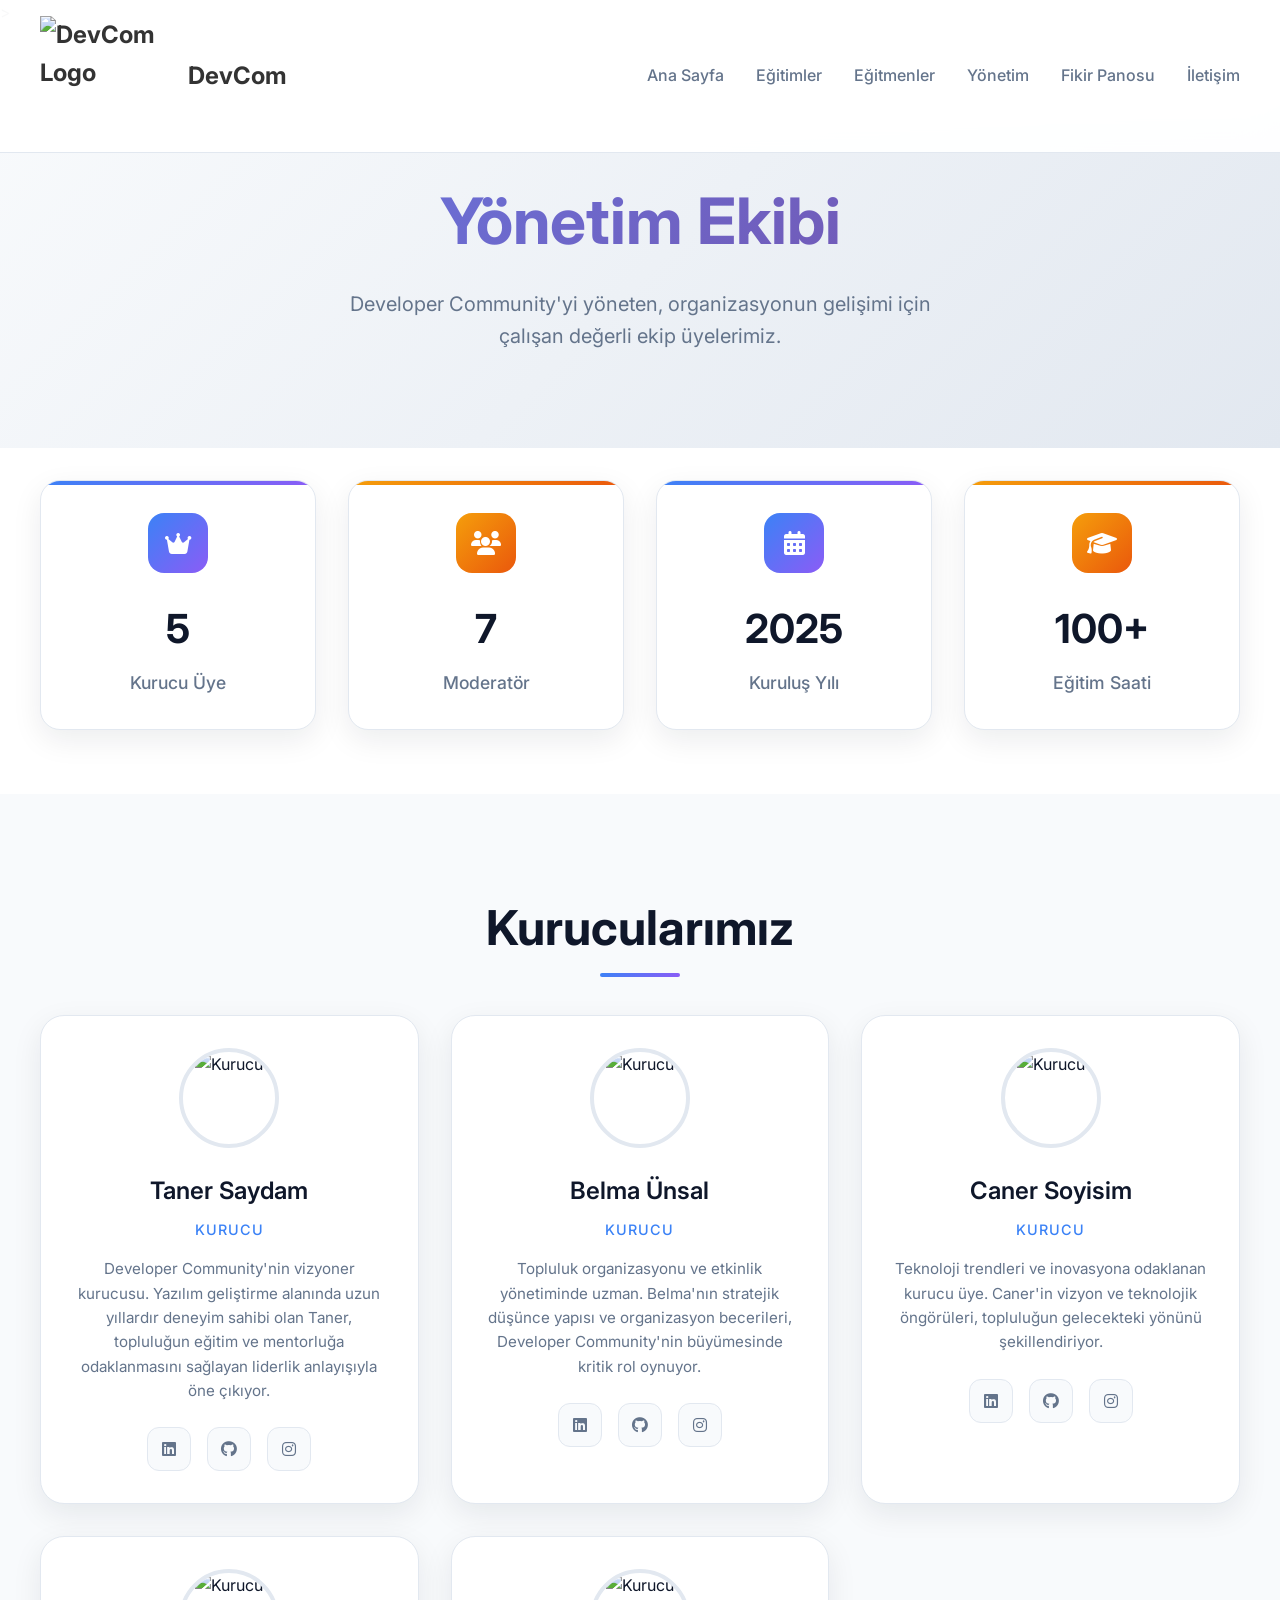
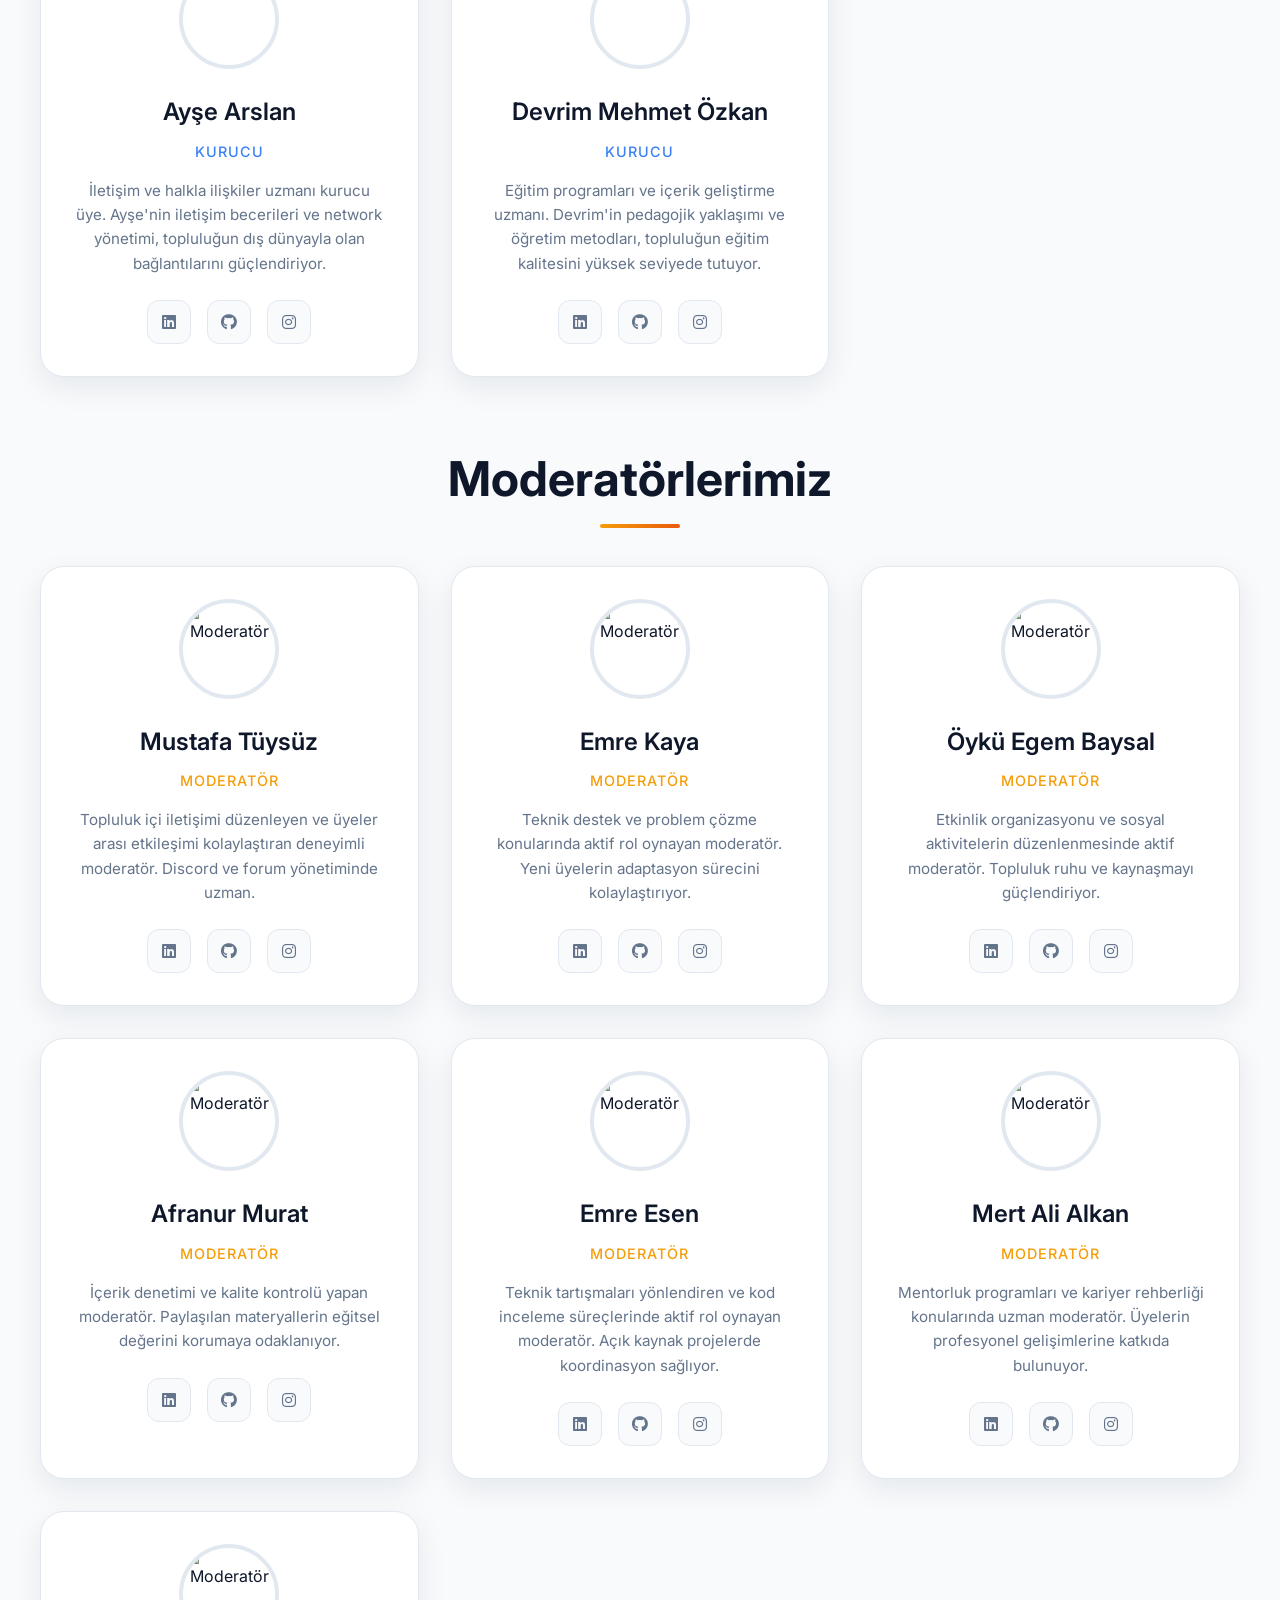
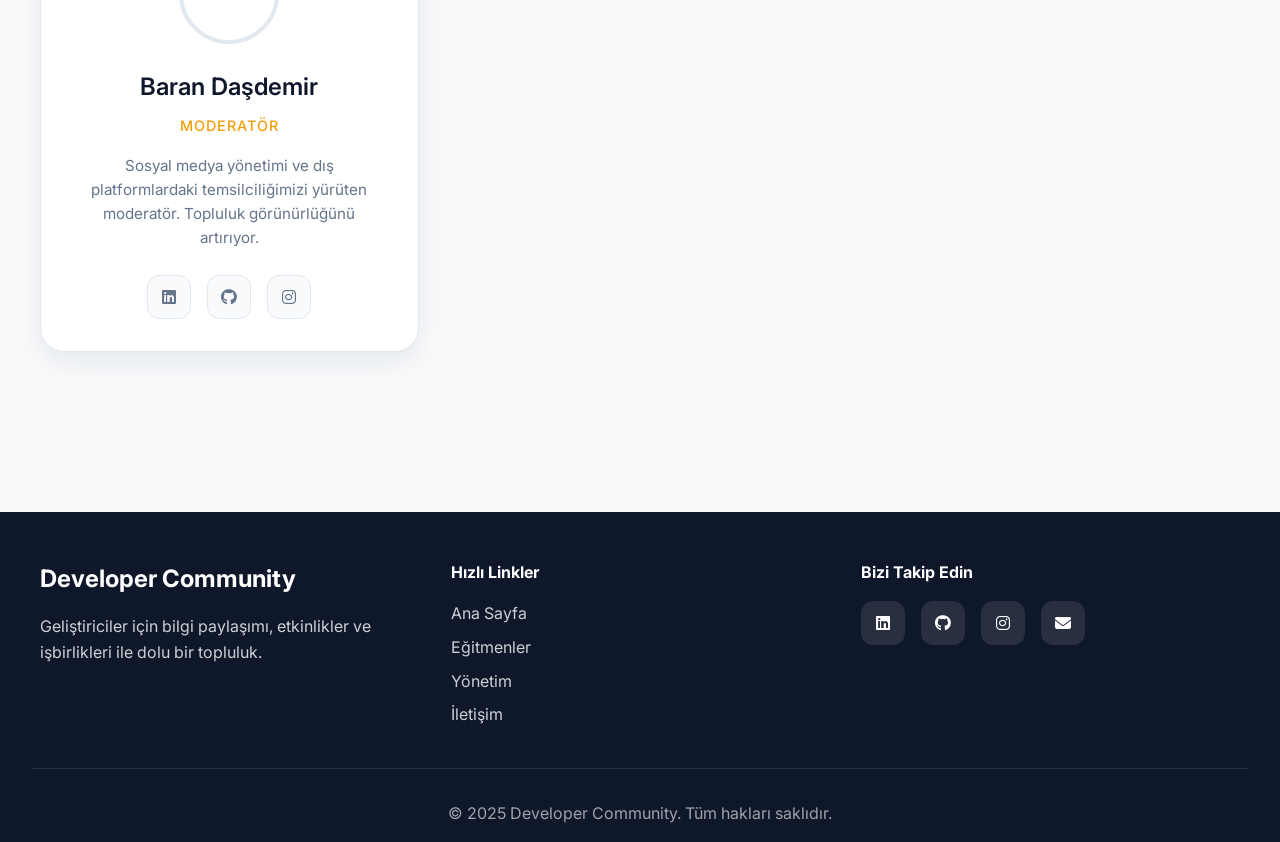
==== admin.html @ d568f28b "Add files via upload" ====
<!DOCTYPE html>
<html lang="tr">
<head>
  <meta charset="UTF-8">
  <meta name="viewport" content="width=device-width, initial-scale=1.0">
  <title>Yönetim Ekibi - Developer Community</title>
  <link rel="preconnect" href="https://fonts.googleapis.com">
  <link rel="preconnect" href="https://fonts.gstatic.com" crossorigin>
  <link href="https://fonts.googleapis.com/css2?family=Inter:wght@300;400;500;600;700&display=swap" rel="stylesheet">
  <link rel="stylesheet" href="https://cdnjs.cloudflare.com/ajax/libs/font-awesome/6.4.0/css/all.min.css">
  <style>
    :root {
      --primary: #0f172a;
      --primary-light: #1e293b;
      --accent: #3b82f6;
      --accent-hover: #2563eb;
      --secondary: #f59e0b;
      --text-light: #64748b;
      --text-dark: #0f172a;
      --surface: #ffffff;
      --surface-dark: #f8fafc;
      --border: #e2e8f0;
      --shadow: rgba(15, 23, 42, 0.08);
      --gradient: linear-gradient(135deg, #667eea 0%, #764ba2 100%);
      --gradient-accent: linear-gradient(135deg, #3b82f6 0%, #8b5cf6 100%);
      --gradient-orange: linear-gradient(135deg, #f59e0b 0%, #ea580c 100%);
    }

    * {
      margin: 0;
      padding: 0;
      box-sizing: border-box;
    }

    body {
      font-family: 'Inter', system-ui, -apple-system, sans-serif;
      line-height: 1.6;
      color: var(--text-dark);
      background: var(--surface);
      overflow-x: hidden;
    }

    /* Modern Navbar */
    .navbar {
      position: fixed;
      top: 0;
      left: 0;
      right: 0;
      z-index: 1000;
      background: rgba(255, 255, 255, 0.95);
      backdrop-filter: blur(20px);
      border-bottom: 1px solid var(--border);
      padding: 1rem 2rem;
      transition: all 0.3s ease;
    }

    .nav-container {
      max-width: 1200px;
      margin: 0 auto;
      display: flex;
      justify-content: space-between;
      align-items: center;
    }

    .logo {
      font-weight: 700;
      font-size: 1.5rem;
      color: var(--primary);
      text-decoration: none;
    }
.nav-container {
  display: flex;
  align-items: center;
  justify-content: space-between;
}

.logo {
  display: flex;
  align-items: center;
  font-size: 1.5rem;
  font-weight: bold;
  color: #333;
  text-decoration: none;
}

.logo-img {
  width: 128px;       /* Logonun boyutu */
  height: 120px;
  margin-right: 20px; /* Yazı ile logo arası boşluk */
}

    .nav-links {
      display: flex;
      gap: 2rem;
      list-style: none;
    }

    .nav-links a {
      text-decoration: none;
      color: var(--text-light);
      font-weight: 500;
      transition: all 0.3s ease;
      position: relative;
    }

    .nav-links a:hover, .nav-links a.active {
      color: var(--accent);
    }

    .nav-links a::after {
      content: '';
      position: absolute;
      bottom: -5px;
      left: 0;
      width: 0;
      height: 2px;
      background: var(--gradient-accent);
      transition: width 0.3s ease;
    }

    .nav-links a:hover::after, .nav-links a.active::after {
      width: 100%;
    }

    /* Hero Section */
    .hero {
      margin-top: 80px;
      padding: 4rem 2rem;
      background: linear-gradient(135deg, #f8fafc 0%, #e2e8f0 100%);
      text-align: center;
    }

    .hero-container {
      max-width: 1200px;
      margin: 0 auto;
    }

    .hero h1 {
      font-size: clamp(2.5rem, 5vw, 4rem);
      font-weight: 700;
      color: var(--primary);
      margin-bottom: 1rem;
      background: var(--gradient);
      -webkit-background-clip: text;
      -webkit-text-fill-color: transparent;
      background-clip: text;
    }

    .hero p {
      font-size: 1.25rem;
      color: var(--text-light);
      margin-bottom: 2rem;
      max-width: 600px;
      margin-left: auto;
      margin-right: auto;
    }

    /* Admin Stats */
    .admin-stats {
      padding: 2rem 2rem 4rem;
      background: var(--surface);
    }

    .stats-container {
      max-width: 1200px;
      margin: 0 auto;
      display: grid;
      grid-template-columns: repeat(auto-fit, minmax(250px, 1fr));
      gap: 2rem;
    }

    .stat-card {
      background: var(--surface);
      border-radius: 20px;
      padding: 2rem;
      text-align: center;
      box-shadow: 0 10px 30px var(--shadow);
      border: 1px solid var(--border);
      transition: all 0.3s ease;
      position: relative;
      overflow: hidden;
    }

    .stat-card::before {
      content: '';
      position: absolute;
      top: 0;
      left: 0;
      right: 0;
      height: 4px;
      transition: transform 0.3s ease;
    }

    .stat-card.founders::before {
      background: var(--gradient-accent);
    }

    .stat-card.moderators::before {
      background: var(--gradient-orange);
    }

    .stat-card:hover {
      transform: translateY(-5px);
      box-shadow: 0 15px 35px rgba(0, 0, 0, 0.1);
    }

    .stat-card:hover::before {
      transform: scaleX(1);
    }

    .stat-icon {
      width: 60px;
      height: 60px;
      border-radius: 16px;
      display: flex;
      align-items: center;
      justify-content: center;
      color: white;
      font-size: 1.5rem;
      margin: 0 auto 1.5rem;
    }

    .stat-card.founders .stat-icon {
      background: var(--gradient-accent);
    }

    .stat-card.moderators .stat-icon {
      background: var(--gradient-orange);
    }

    .stat-number {
      font-size: 2.5rem;
      font-weight: 700;
      color: var(--primary);
      margin-bottom: 0.5rem;
    }

    .stat-title {
      font-size: 1.1rem;
      color: var(--text-light);
      font-weight: 500;
    }

    /* Team Section */
    .team-section {
      padding: 6rem 2rem;
      background: var(--surface-dark);
    }

    .team-container {
      max-width: 1200px;
      margin: 0 auto;
    }

    .section-title {
      text-align: center;
      font-size: clamp(2rem, 4vw, 3rem);
      font-weight: 700;
      color: var(--primary);
      margin-bottom: 3rem;
      position: relative;
    }

    .section-title::after {
      content: '';
      position: absolute;
      bottom: -10px;
      left: 50%;
      transform: translateX(-50%);
      width: 80px;
      height: 4px;
      border-radius: 2px;
    }

    .section-title.founders::after {
      background: var(--gradient-accent);
    }

    .section-title.moderators::after {
      background: var(--gradient-orange);
    }

    .team-grid {
      display: grid;
      grid-template-columns: repeat(auto-fit, minmax(350px, 1fr));
      gap: 2rem;
      margin-bottom: 4rem;
    }

    .member-card {
      background: var(--surface);
      border-radius: 24px;
      padding: 2rem;
      text-align: center;
      box-shadow: 0 10px 30px var(--shadow);
      border: 1px solid var(--border);
      transition: all 0.4s ease;
      position: relative;
      overflow: hidden;
    }

    .member-card::before {
      content: '';
      position: absolute;
      top: 0;
      left: 0;
      right: 0;
      height: 4px;
      transform: scaleX(0);
      transition: transform 0.3s ease;
    }

    .member-card.founder::before {
      background: var(--gradient-accent);
    }

    .member-card.moderator::before {
      background: var(--gradient-orange);
    }

    .member-card:hover::before {
      transform: scaleX(1);
    }

    .member-card:hover {
      transform: translateY(-8px);
      box-shadow: 0 20px 40px rgba(0, 0, 0, 0.1);
    }

    .member-avatar {
      width: 100px;
      height: 100px;
      border-radius: 50%;
      margin: 0 auto 1.5rem;
      position: relative;
      overflow: hidden;
      border: 4px solid var(--border);
      transition: all 0.3s ease;
    }

    .member-card:hover .member-avatar {
      transform: scale(1.05);
    }

    .member-card.founder:hover .member-avatar {
      border-color: var(--accent);
    }

    .member-card.moderator:hover .member-avatar {
      border-color: var(--secondary);
    }

    .member-avatar img {
      width: 100%;
      height: 100%;
      object-fit: cover;
    }

    .member-name {
      font-size: 1.5rem;
      font-weight: 600;
      color: var(--primary);
      margin-bottom: 0.5rem;
    }

    .member-role {
      font-weight: 500;
      margin-bottom: 1rem;
      font-size: 0.9rem;
      text-transform: uppercase;
      letter-spacing: 1px;
    }

    .member-card.founder .member-role {
      color: var(--accent);
    }

    .member-card.moderator .member-role {
      color: var(--secondary);
    }

    .member-description {
      color: var(--text-light);
      line-height: 1.6;
      margin-bottom: 1.5rem;
      font-size: 0.95rem;
    }

    .member-socials {
      display: flex;
      justify-content: center;
      gap: 1rem;
    }

    .social-link {
      display: flex;
      align-items: center;
      justify-content: center;
      width: 44px;
      height: 44px;
      border-radius: 12px;
      background: var(--surface-dark);
      color: var(--text-light);
      text-decoration: none;
      transition: all 0.3s ease;
      border: 1px solid var(--border);
    }

    .member-card.founder .social-link:hover {
      background: var(--accent);
      color: white;
      transform: translateY(-2px);
      box-shadow: 0 8px 20px rgba(59, 130, 246, 0.3);
    }

    .member-card.moderator .social-link:hover {
      background: var(--secondary);
      color: white;
      transform: translateY(-2px);
      box-shadow: 0 8px 20px rgba(245, 158, 11, 0.3);
    }

    /* Footer */
    .footer {
      background: var(--primary);
      color: white;
      padding: 3rem 2rem 1rem;
    }

    .footer-container {
      max-width: 1200px;
      margin: 0 auto;
      display: grid;
      grid-template-columns: repeat(auto-fit, minmax(250px, 1fr));
      gap: 2rem;
      margin-bottom: 2rem;
    }

    .footer-about h3 {
      font-size: 1.5rem;
      margin-bottom: 1rem;
    }

    .footer-about p {
      color: rgba(255, 255, 255, 0.8);
    }

    .footer-links h4 {
      margin-bottom: 1rem;
    }

    .footer-links ul {
      list-style: none;
    }

    .footer-links ul li {
      margin-bottom: 0.5rem;
    }

    .footer-links ul li a {
      color: rgba(255, 255, 255, 0.8);
      text-decoration: none;
      transition: color 0.3s ease;
    }

    .footer-links ul li a:hover {
      color: white;
    }

    .footer-socials h4 {
      margin-bottom: 1rem;
    }

    .social-icons {
      display: flex;
      gap: 1rem;
    }

    .social-icons a {
      display: flex;
      align-items: center;
      justify-content: center;
      width: 44px;
      height: 44px;
      background: rgba(255, 255, 255, 0.1);
      color: white;
      text-decoration: none;
      border-radius: 12px;
      transition: all 0.3s ease;
    }

    .social-icons a:hover {
      background: var(--accent);
      transform: translateY(-2px);
    }

    .footer-bottom {
      text-align: center;
      padding-top: 2rem;
      border-top: 1px solid rgba(255, 255, 255, 0.1);
      color: rgba(255, 255, 255, 0.6);
    }

    /* Responsive Design */
    @media (max-width: 768px) {
      .navbar {
        padding: 1rem;
      }

      .nav-links {
        gap: 1rem;
      }

      .hero {
        padding: 3rem 1rem;
      }

      .team-section {
        padding: 4rem 1rem;
      }

      .team-grid {
        grid-template-columns: 1fr;
        gap: 1.5rem;
      }

      .member-card {
        padding: 1.5rem;
      }

      .stats-container {
        grid-template-columns: 1fr;
      }
    }

    /* Loading Animation */
    .loading-animation {
      opacity: 0;
      transform: translateY(30px);
      transition: all 0.6s ease;
    }

    .loading-animation.loaded {
      opacity: 1;
      transform: translateY(0);
    }
  </style>
</head>
<body>
<!-- Modern Navbar -->
 <nav class="navbar">
  <div class="nav-container">
    <a href="index.html" class="logo">
      <img src="images/devcomnavlogo.png" alt="DevCom Logo" class="logo-img">
      DevCom
    </a>
    <ul class="nav-links">
      <li><a href="index.html">Ana Sayfa</a></li>
      <li><a href="dersler.html">Eğitimler</a></li>
      <li><a href="index.html#team">Eğitmenler</a></li>
      <li><a href="admin.html">Yönetim</a></li>
      <li><a href="pano.html">Fikir Panosu</a></li>
      <li><a href="contact.html">İletişim</a></li>
    </ul>
  </div>
</nav>

>

  <!-- Hero Section -->
  <section class="hero">
    <div class="hero-container loading-animation">
      <h1>Yönetim Ekibi</h1>
      <p>Developer Community'yi yöneten, organizasyonun gelişimi için çalışan değerli ekip üyelerimiz.</p>
    </div>
  </section>

  <!-- Admin Stats -->
  <section class="admin-stats">
    <div class="stats-container">
      <div class="stat-card founders loading-animation">
        <div class="stat-icon">
          <i class="fas fa-crown"></i>
        </div>
        <div class="stat-number">5</div>
        <div class="stat-title">Kurucu Üye</div>
      </div>
      
      <div class="stat-card moderators loading-animation">
        <div class="stat-icon">
          <i class="fas fa-users"></i>
        </div>
        <div class="stat-number">7</div>
        <div class="stat-title">Moderatör</div>
      </div>

      <div class="stat-card founders loading-animation">
        <div class="stat-icon">
          <i class="fas fa-calendar-alt"></i>
        </div>
        <div class="stat-number">2025</div>
        <div class="stat-title">Kuruluş Yılı</div>
      </div>

      <div class="stat-card moderators loading-animation">
        <div class="stat-icon">
          <i class="fas fa-graduation-cap"></i>
        </div>
        <div class="stat-number">100+</div>
        <div class="stat-title">Eğitim Saati</div>
      </div>
    </div>
  </section>

  <!-- Founders Section -->
  <section class="team-section">
    <div class="team-container">
      <h2 class="section-title founders loading-animation">Kurucularımız</h2>
      <div class="team-grid">
        <div class="member-card founder loading-animation">
          <div class="member-avatar">
            <img src="images/tanersaydamprofile.jpeg" alt="Kurucu">
          </div>
          <h3 class="member-name">Taner Saydam</h3>
          <p class="member-role">Kurucu</p>
          <p class="member-description">Developer Community'nin vizyoner kurucusu. Yazılım geliştirme alanında uzun yıllardır deneyim sahibi olan Taner, topluluğun eğitim ve mentorluğa odaklanmasını sağlayan liderlik anlayışıyla öne çıkıyor.</p>
          <div class="member-socials">
            <a href="https://www.linkedin.com/in/taner-saydam/" class="social-link"><i class="fab fa-linkedin"></i></a>
            <a href="https://github.com/TanerSaydam" class="social-link"><i class="fab fa-github"></i></a>
            <a href="https://www.instagram.com/tanersaydam_/" class="social-link"><i class="fab fa-instagram"></i></a>
          </div>
        </div>

        <div class="member-card founder loading-animation">
          <div class="member-avatar">
            <img src="images/girlprofile.jpg" alt="Kurucu">
          </div>
          <h3 class="member-name">Belma Ünsal</h3>
          <p class="member-role">Kurucu</p>
          <p class="member-description">Topluluk organizasyonu ve etkinlik yönetiminde uzman. Belma'nın stratejik düşünce yapısı ve organizasyon becerileri, Developer Community'nin büyümesinde kritik rol oynuyor.</p>
          <div class="member-socials">
            <a href="#" class="social-link"><i class="fab fa-linkedin"></i></a>
            <a href="#" class="social-link"><i class="fab fa-github"></i></a>
            <a href="#" class="social-link"><i class="fab fa-instagram"></i></a>
          </div>
        </div>

        <div class="member-card founder loading-animation">
          <div class="member-avatar">
            <img src="images/manprofile.png" alt="Kurucu">
          </div>
          <h3 class="member-name">Caner Soyisim</h3>
          <p class="member-role">Kurucu</p>
          <p class="member-description">Teknoloji trendleri ve inovasyona odaklanan kurucu üye. Caner'in vizyon ve teknolojik öngörüleri, topluluğun gelecekteki yönünü şekillendiriyor.</p>
          <div class="member-socials">
            <a href="#" class="social-link"><i class="fab fa-linkedin"></i></a>
            <a href="#" class="social-link"><i class="fab fa-github"></i></a>
            <a href="#" class="social-link"><i class="fab fa-instagram"></i></a>
          </div>
        </div>

        <div class="member-card founder loading-animation">
          <div class="member-avatar">
            <img src="images/girlprofile.jpg" alt="Kurucu">
          </div>
          <h3 class="member-name">Ayşe Arslan</h3>
          <p class="member-role">Kurucu</p>
          <p class="member-description">İletişim ve halkla ilişkiler uzmanı kurucu üye. Ayşe'nin iletişim becerileri ve network yönetimi, topluluğun dış dünyayla olan bağlantılarını güçlendiriyor.</p>
          <div class="member-socials">
            <a href="#" class="social-link"><i class="fab fa-linkedin"></i></a>
            <a href="#" class="social-link"><i class="fab fa-github"></i></a>
            <a href="#" class="social-link"><i class="fab fa-instagram"></i></a>
          </div>
        </div>

        <div class="member-card founder loading-animation">
          <div class="member-avatar">
            <img src="images/manprofile.png" alt="Kurucu">
          </div>
          <h3 class="member-name">Devrim Mehmet Özkan</h3>
          <p class="member-role">Kurucu</p>
          <p class="member-description">Eğitim programları ve içerik geliştirme uzmanı. Devrim'in pedagojik yaklaşımı ve öğretim metodları, topluluğun eğitim kalitesini yüksek seviyede tutuyor.</p>
          <div class="member-socials">
            <a href="#" class="social-link"><i class="fab fa-linkedin"></i></a>
            <a href="#" class="social-link"><i class="fab fa-github"></i></a>
            <a href="#" class="social-link"><i class="fab fa-instagram"></i></a>
          </div>
        </div>
      </div>

      <!-- Moderators Section -->
      <h2 class="section-title moderators loading-animation">Moderatörlerimiz</h2>
      <div class="team-grid">
        <div class="member-card moderator loading-animation">
          <div class="member-avatar">
            <img src="images/manprofile.png" alt="Moderatör">
          </div>
          <h3 class="member-name">Mustafa Tüysüz</h3>
          <p class="member-role">Moderatör</p>
          <p class="member-description">Topluluk içi iletişimi düzenleyen ve üyeler arası etkileşimi kolaylaştıran deneyimli moderatör. Discord ve forum yönetiminde uzman.</p>
          <div class="member-socials">
            <a href="#" class="social-link"><i class="fab fa-linkedin"></i></a>
            <a href="#" class="social-link"><i class="fab fa-github"></i></a>
            <a href="#" class="social-link"><i class="fab fa-instagram"></i></a>
          </div>
        </div>

        <div class="member-card moderator loading-animation">
          <div class="member-avatar">
            <img src="images/manprofile.png" alt="Moderatör">
          </div>
          <h3 class="member-name">Emre Kaya</h3>
          <p class="member-role">Moderatör</p>
          <p class="member-description">Teknik destek ve problem çözme konularında aktif rol oynayan moderatör. Yeni üyelerin adaptasyon sürecini kolaylaştırıyor.</p>
          <div class="member-socials">
            <a href="#" class="social-link"><i class="fab fa-linkedin"></i></a>
            <a href="#" class="social-link"><i class="fab fa-github"></i></a>
            <a href="#" class="social-link"><i class="fab fa-instagram"></i></a>
          </div>
        </div>

        <div class="member-card moderator loading-animation">
          <div class="member-avatar">
            <img src="images/girlprofile.jpg" alt="Moderatör">
          </div>
          <h3 class="member-name">Öykü Egem Baysal</h3>
          <p class="member-role">Moderatör</p>
          <p class="member-description">Etkinlik organizasyonu ve sosyal aktivitelerin düzenlenmesinde aktif moderatör. Topluluk ruhu ve kaynaşmayı güçlendiriyor.</p>
          <div class="member-socials">
            <a href="#" class="social-link"><i class="fab fa-linkedin"></i></a>
            <a href="#" class="social-link"><i class="fab fa-github"></i></a>
            <a href="#" class="social-link"><i class="fab fa-instagram"></i></a>
          </div>
        </div>

        <div class="member-card moderator loading-animation">
          <div class="member-avatar">
            <img src="images/girlprofile.jpg" alt="Moderatör">
          </div>
          <h3 class="member-name">Afranur Murat</h3>
          <p class="member-role">Moderatör</p>
          <p class="member-description">İçerik denetimi ve kalite kontrolü yapan moderatör. Paylaşılan materyallerin eğitsel değerini korumaya odaklanıyor.</p>
          <div class="member-socials">
            <a href="#" class="social-link"><i class="fab fa-linkedin"></i></a>
            <a href="#" class="social-link"><i class="fab fa-github"></i></a>
            <a href="#" class="social-link"><i class="fab fa-instagram"></i></a>
          </div>
        </div>

        <div class="member-card moderator loading-animation">
          <div class="member-avatar">
            <img src="images/manprofile.png" alt="Moderatör">
          </div>
          <h3 class="member-name">Emre Esen</h3>
          <p class="member-role">Moderatör</p>
          <p class="member-description">Teknik tartışmaları yönlendiren ve kod inceleme süreçlerinde aktif rol oynayan moderatör. Açık kaynak projelerde koordinasyon sağlıyor.</p>
          <div class="member-socials">
            <a href="#" class="social-link"><i class="fab fa-linkedin"></i></a>
            <a href="#" class="social-link"><i class="fab fa-github"></i></a>
            <a href="#" class="social-link"><i class="fab fa-instagram"></i></a>
          </div>
        </div>

        <div class="member-card moderator loading-animation">
          <div class="member-avatar">
            <img src="images/manprofile.png" alt="Moderatör">
          </div>
          <h3 class="member-name">Mert Ali Alkan</h3>
          <p class="member-role">Moderatör</p>
          <p class="member-description">Mentorluk programları ve kariyer rehberliği konularında uzman moderatör. Üyelerin profesyonel gelişimlerine katkıda bulunuyor.</p>
          <div class="member-socials">
            <a href="#" class="social-link"><i class="fab fa-linkedin"></i></a>
            <a href="#" class="social-link"><i class="fab fa-github"></i></a>
            <a href="#" class="social-link"><i class="fab fa-instagram"></i></a>
          </div>
        </div>

        <div class="member-card moderator loading-animation">
          <div class="member-avatar">
            <img src="images/manprofile.png" alt="Moderatör">
          </div>
          <h3 class="member-name">Baran Daşdemir</h3>
          <p class="member-role">Moderatör</p>
          <p class="member-description">Sosyal medya yönetimi ve dış platformlardaki temsilciliğimizi yürüten moderatör. Topluluk görünürlüğünü artırıyor.</p>
          <div class="member-socials">
            <a href="#" class="social-link"><i class="fab fa-linkedin"></i></a>
            <a href="#" class="social-link"><i class="fab fa-github"></i></a>
            <a href="#" class="social-link"><i class="fab fa-instagram"></i></a>
          </div>
        </div>
      </div>
    </div>
  </section>

  <!-- Footer -->
  <footer class="footer">
    <div class="footer-container">
      <div class="footer-about">
        <h3>Developer Community</h3>
        <p>Geliştiriciler için bilgi paylaşımı, etkinlikler ve işbirlikleri ile dolu bir topluluk.</p>
      </div>

      <div class="footer-links">
        <h4>Hızlı Linkler</h4>
        <ul>
          <li><a href="index.html">Ana Sayfa</a></li>
          <li><a href="index.html#team">Eğitmenler</a></li>
          <li><a href="admin.html">Yönetim</a></li>
          <li><a href="contact.html">İletişim</a></li>
        </ul>
      </div>

      <div class="footer-socials">
        <h4>Bizi Takip Edin</h4>
        <div class="social-icons">
          <a href="https://www.linkedin.com/company/developer-community-turkey/posts/?feedView=all"><i class="fab fa-linkedin"></i></a>
          <a href="#"><i class="fab fa-github"></i></a>
          <a href="https://www.instagram.com/developercommunity2025/"><i class="fab fa-instagram"></i></a>
          <a href="mailto:developercommunity2025@gmail.com"><i class="fas fa-envelope"></i></a>
        </div>
      </div>
    </div>

    <div class="footer-bottom">
      <p>&copy; 2025 Developer Community. Tüm hakları saklıdır.</p>
    </div>
  </footer>

  <script>
    // Smooth scrolling for navigation links
    document.querySelectorAll('a[href^="#"]').forEach(anchor => {
      anchor.addEventListener('click', function (e) {
        e.preventDefault();
        const target = document.querySelector(this.getAttribute('href'));
        if (target) {
          target.scrollIntoView({
            behavior: 'smooth',
            block: 'start'
          });
        }
      });
    });

    // Loading animations
    const observerOptions = {
      threshold: 0.1,
      rootMargin: '0px 0px -50px 0px'
    };

    const observer = new IntersectionObserver((entries) => {
      entries.forEach(entry => {
        if (entry.isIntersecting) {
          entry.target.classList.add('loaded');
        }
      });
    }, observerOptions);

    document.querySelectorAll('.loading-animation').forEach(el => {
      observer.observe(el);
    });

    // Navbar background on scroll
    window.addEventListener('scroll', () => {
      const navbar = document.querySelector('.navbar');
      if (window.scrollY > 50) {
        navbar.style.background = 'rgba(255, 255, 255, 0.98)';
        navbar.style.boxShadow = '0 4px 20px rgba(0, 0, 0, 0.08)';
      } else {
        navbar.style.background = 'rgba(255, 255, 255, 0.95)';
        navbar.style.boxShadow = 'none';
      }
    });

    // Add stagger animation to team cards
    const teamCards = document.querySelectorAll('.member-card');
    teamCards.forEach((card, index) => {
      card.style.animationDelay = `${index * 0.1}s`;
    });

    // Counter animation for stats
    function animateCounters() {
      const counters = document.querySelectorAll('.stat-number');
      counters.forEach(counter => {
        const target = parseInt(counter.textContent.replace('+', ''));
        const increment = target / 50;
        let current = 0;
        
        const updateCounter = () => {
          if (current < target) {
            current += increment;
            counter.textContent = Math.ceil(current) + (counter.textContent.includes('+') ? '+' : '');
            requestAnimationFrame(updateCounter);
          } else {
            counter.textContent = target + (counter.textContent.includes('+') ? '+' : '');
          }
        };
        
        // Start animation when element is visible
        const observer = new IntersectionObserver((entries) => {
          entries.forEach(entry => {
            if (entry.isIntersecting) {
              setTimeout(() => updateCounter(), Math.random() * 500);
              observer.unobserve(entry.target);
            }
          });
        });
        
        observer.observe(counter);
      });
    }

    // Initialize counter animation
    animateCounters();
  </script>
</body>
</html>
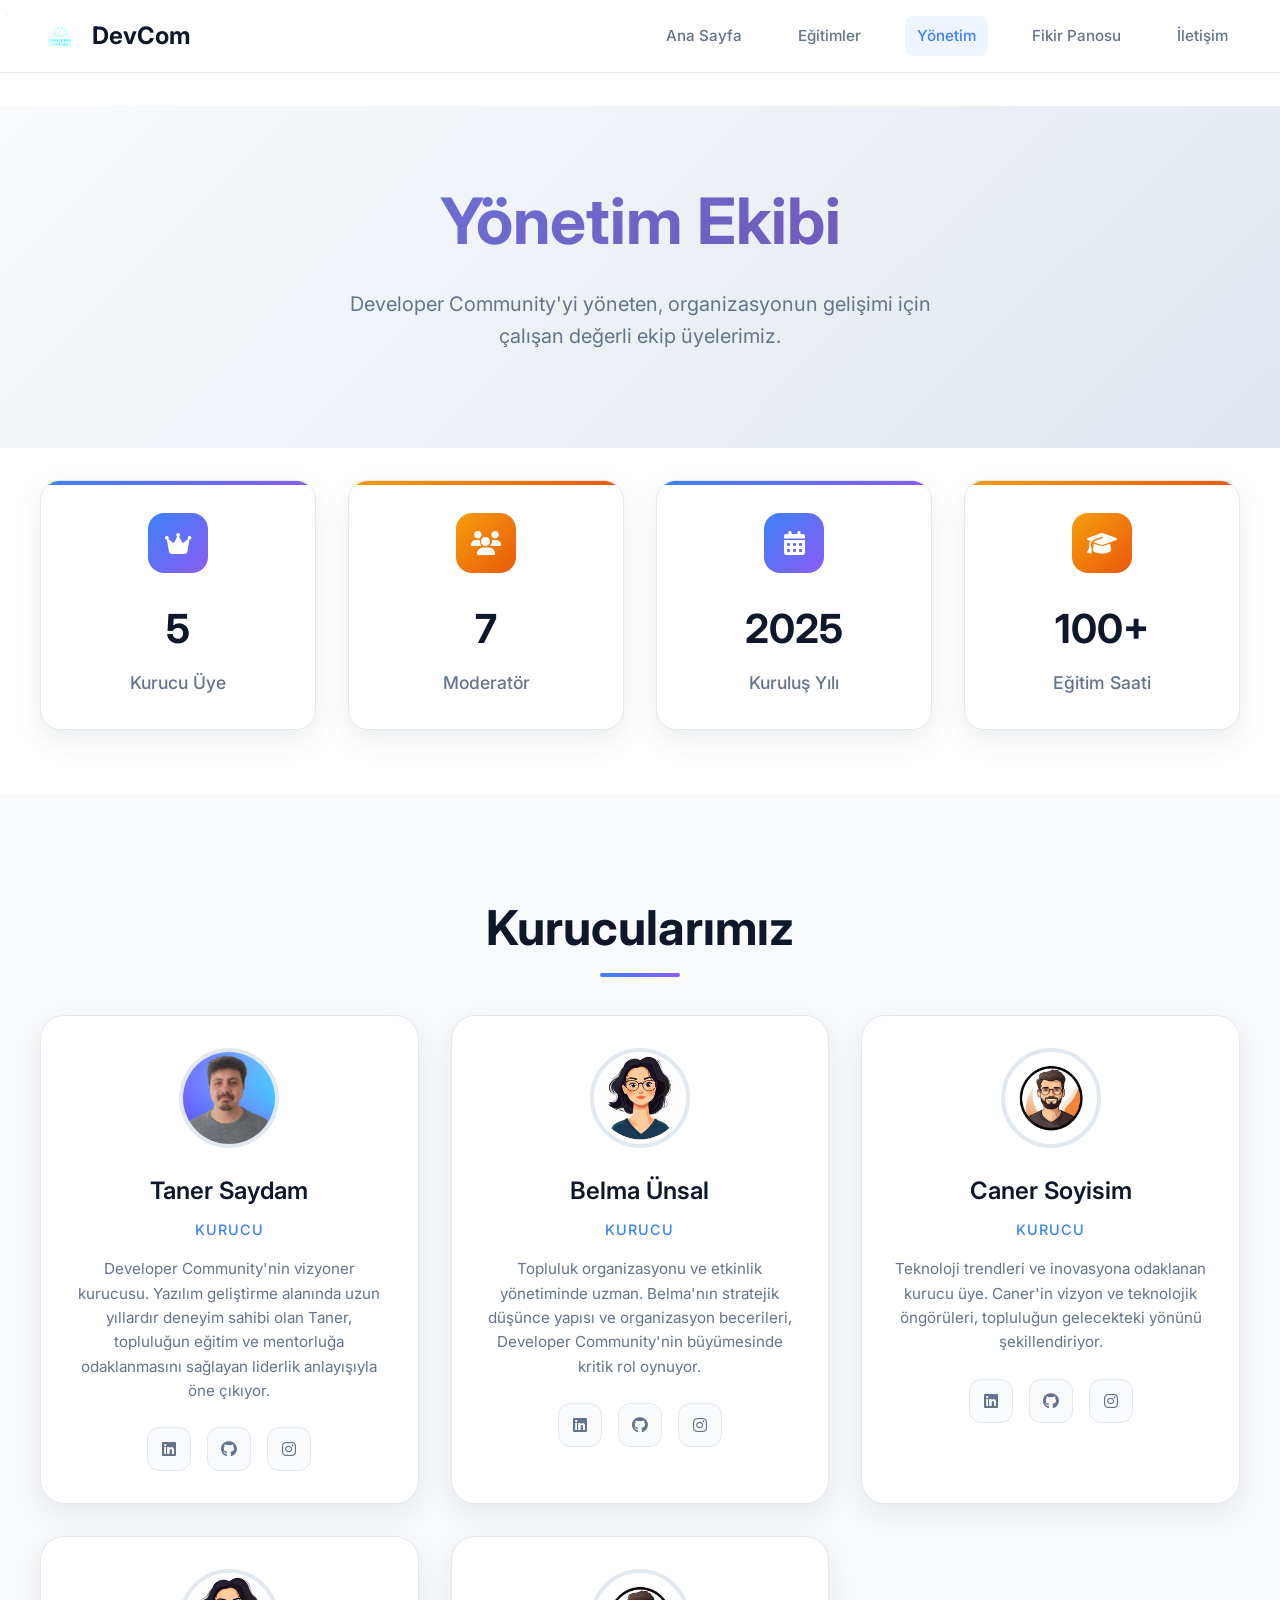
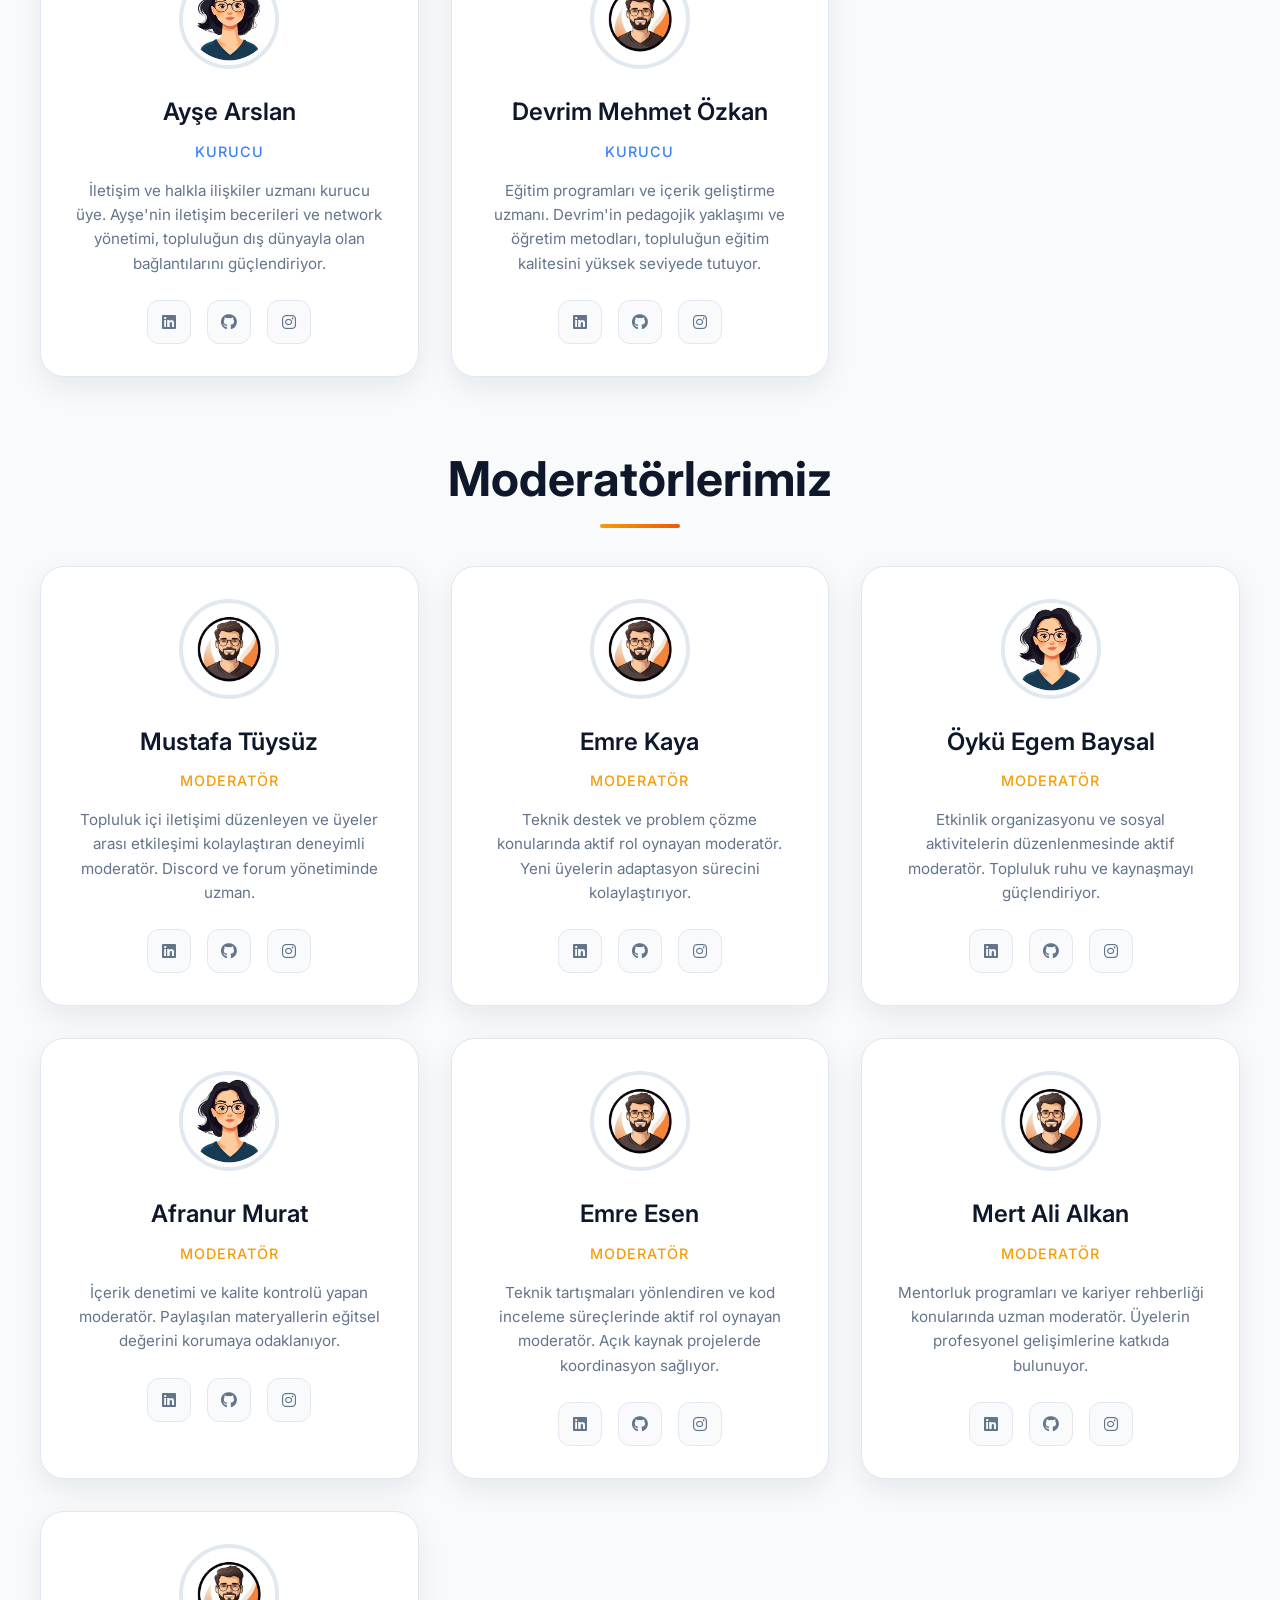
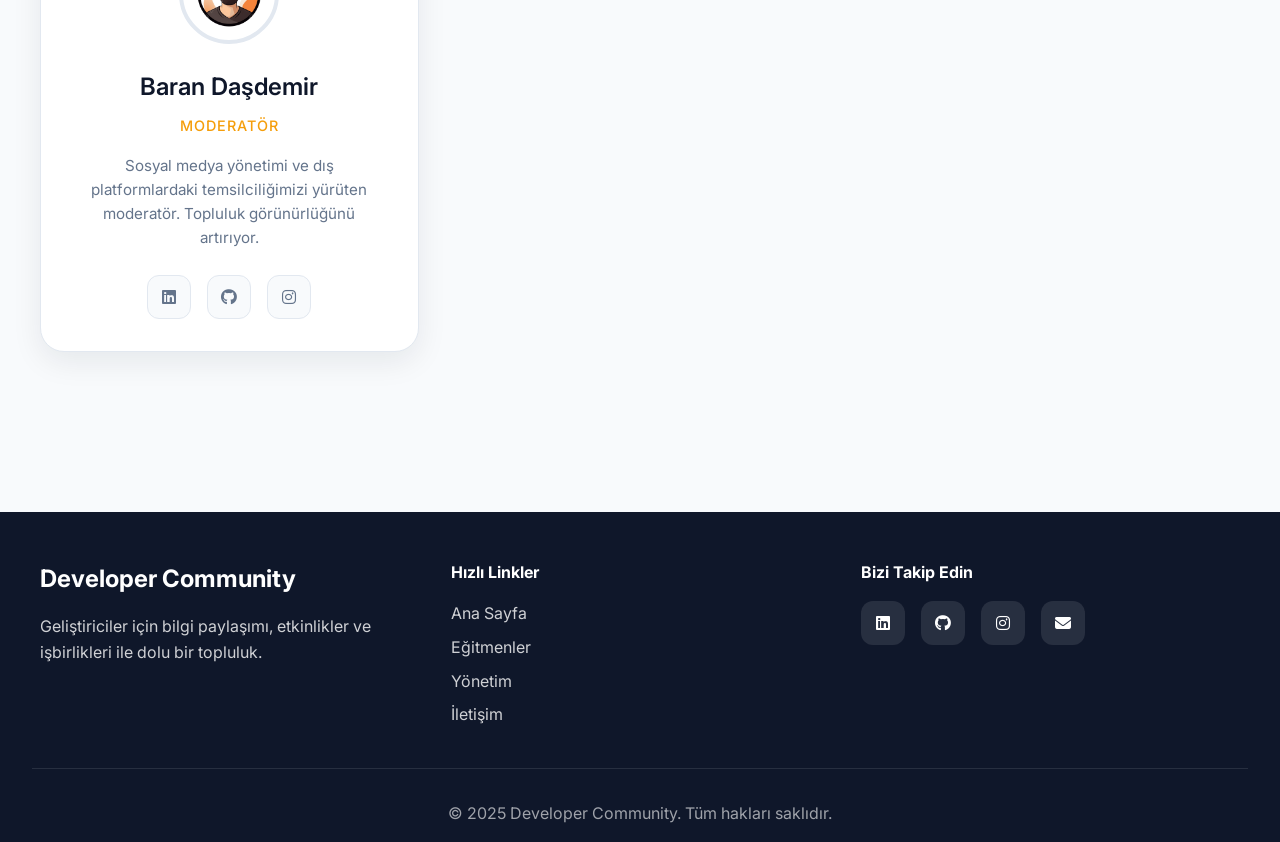
==== commit 7dbcd166: "Add files via upload" ====
--- a/admin.html
+++ b/admin.html
@@ -8,563 +8,29 @@
   <link rel="preconnect" href="https://fonts.gstatic.com" crossorigin>
   <link href="https://fonts.googleapis.com/css2?family=Inter:wght@300;400;500;600;700&display=swap" rel="stylesheet">
   <link rel="stylesheet" href="https://cdnjs.cloudflare.com/ajax/libs/font-awesome/6.4.0/css/all.min.css">
-  <style>
-    :root {
-      --primary: #0f172a;
-      --primary-light: #1e293b;
-      --accent: #3b82f6;
-      --accent-hover: #2563eb;
-      --secondary: #f59e0b;
-      --text-light: #64748b;
-      --text-dark: #0f172a;
-      --surface: #ffffff;
-      --surface-dark: #f8fafc;
-      --border: #e2e8f0;
-      --shadow: rgba(15, 23, 42, 0.08);
-      --gradient: linear-gradient(135deg, #667eea 0%, #764ba2 100%);
-      --gradient-accent: linear-gradient(135deg, #3b82f6 0%, #8b5cf6 100%);
-      --gradient-orange: linear-gradient(135deg, #f59e0b 0%, #ea580c 100%);
-    }
-
-    * {
-      margin: 0;
-      padding: 0;
-      box-sizing: border-box;
-    }
-
-    body {
-      font-family: 'Inter', system-ui, -apple-system, sans-serif;
-      line-height: 1.6;
-      color: var(--text-dark);
-      background: var(--surface);
-      overflow-x: hidden;
-    }
-
-    /* Modern Navbar */
-    .navbar {
-      position: fixed;
-      top: 0;
-      left: 0;
-      right: 0;
-      z-index: 1000;
-      background: rgba(255, 255, 255, 0.95);
-      backdrop-filter: blur(20px);
-      border-bottom: 1px solid var(--border);
-      padding: 1rem 2rem;
-      transition: all 0.3s ease;
-    }
-
-    .nav-container {
-      max-width: 1200px;
-      margin: 0 auto;
-      display: flex;
-      justify-content: space-between;
-      align-items: center;
-    }
-
-    .logo {
-      font-weight: 700;
-      font-size: 1.5rem;
-      color: var(--primary);
-      text-decoration: none;
-    }
-.nav-container {
-  display: flex;
-  align-items: center;
-  justify-content: space-between;
-}
-
-.logo {
-  display: flex;
-  align-items: center;
-  font-size: 1.5rem;
-  font-weight: bold;
-  color: #333;
-  text-decoration: none;
-}
-
-.logo-img {
-  width: 128px;       /* Logonun boyutu */
-  height: 120px;
-  margin-right: 20px; /* Yazı ile logo arası boşluk */
-}
-
-    .nav-links {
-      display: flex;
-      gap: 2rem;
-      list-style: none;
-    }
-
-    .nav-links a {
-      text-decoration: none;
-      color: var(--text-light);
-      font-weight: 500;
-      transition: all 0.3s ease;
-      position: relative;
-    }
-
-    .nav-links a:hover, .nav-links a.active {
-      color: var(--accent);
-    }
-
-    .nav-links a::after {
-      content: '';
-      position: absolute;
-      bottom: -5px;
-      left: 0;
-      width: 0;
-      height: 2px;
-      background: var(--gradient-accent);
-      transition: width 0.3s ease;
-    }
-
-    .nav-links a:hover::after, .nav-links a.active::after {
-      width: 100%;
-    }
-
-    /* Hero Section */
-    .hero {
-      margin-top: 80px;
-      padding: 4rem 2rem;
-      background: linear-gradient(135deg, #f8fafc 0%, #e2e8f0 100%);
-      text-align: center;
-    }
-
-    .hero-container {
-      max-width: 1200px;
-      margin: 0 auto;
-    }
-
-    .hero h1 {
-      font-size: clamp(2.5rem, 5vw, 4rem);
-      font-weight: 700;
-      color: var(--primary);
-      margin-bottom: 1rem;
-      background: var(--gradient);
-      -webkit-background-clip: text;
-      -webkit-text-fill-color: transparent;
-      background-clip: text;
-    }
-
-    .hero p {
-      font-size: 1.25rem;
-      color: var(--text-light);
-      margin-bottom: 2rem;
-      max-width: 600px;
-      margin-left: auto;
-      margin-right: auto;
-    }
-
-    /* Admin Stats */
-    .admin-stats {
-      padding: 2rem 2rem 4rem;
-      background: var(--surface);
-    }
-
-    .stats-container {
-      max-width: 1200px;
-      margin: 0 auto;
-      display: grid;
-      grid-template-columns: repeat(auto-fit, minmax(250px, 1fr));
-      gap: 2rem;
-    }
-
-    .stat-card {
-      background: var(--surface);
-      border-radius: 20px;
-      padding: 2rem;
-      text-align: center;
-      box-shadow: 0 10px 30px var(--shadow);
-      border: 1px solid var(--border);
-      transition: all 0.3s ease;
-      position: relative;
-      overflow: hidden;
-    }
-
-    .stat-card::before {
-      content: '';
-      position: absolute;
-      top: 0;
-      left: 0;
-      right: 0;
-      height: 4px;
-      transition: transform 0.3s ease;
-    }
-
-    .stat-card.founders::before {
-      background: var(--gradient-accent);
-    }
-
-    .stat-card.moderators::before {
-      background: var(--gradient-orange);
-    }
-
-    .stat-card:hover {
-      transform: translateY(-5px);
-      box-shadow: 0 15px 35px rgba(0, 0, 0, 0.1);
-    }
-
-    .stat-card:hover::before {
-      transform: scaleX(1);
-    }
-
-    .stat-icon {
-      width: 60px;
-      height: 60px;
-      border-radius: 16px;
-      display: flex;
-      align-items: center;
-      justify-content: center;
-      color: white;
-      font-size: 1.5rem;
-      margin: 0 auto 1.5rem;
-    }
-
-    .stat-card.founders .stat-icon {
-      background: var(--gradient-accent);
-    }
-
-    .stat-card.moderators .stat-icon {
-      background: var(--gradient-orange);
-    }
-
-    .stat-number {
-      font-size: 2.5rem;
-      font-weight: 700;
-      color: var(--primary);
-      margin-bottom: 0.5rem;
-    }
-
-    .stat-title {
-      font-size: 1.1rem;
-      color: var(--text-light);
-      font-weight: 500;
-    }
-
-    /* Team Section */
-    .team-section {
-      padding: 6rem 2rem;
-      background: var(--surface-dark);
-    }
-
-    .team-container {
-      max-width: 1200px;
-      margin: 0 auto;
-    }
-
-    .section-title {
-      text-align: center;
-      font-size: clamp(2rem, 4vw, 3rem);
-      font-weight: 700;
-      color: var(--primary);
-      margin-bottom: 3rem;
-      position: relative;
-    }
-
-    .section-title::after {
-      content: '';
-      position: absolute;
-      bottom: -10px;
-      left: 50%;
-      transform: translateX(-50%);
-      width: 80px;
-      height: 4px;
-      border-radius: 2px;
-    }
-
-    .section-title.founders::after {
-      background: var(--gradient-accent);
-    }
-
-    .section-title.moderators::after {
-      background: var(--gradient-orange);
-    }
-
-    .team-grid {
-      display: grid;
-      grid-template-columns: repeat(auto-fit, minmax(350px, 1fr));
-      gap: 2rem;
-      margin-bottom: 4rem;
-    }
-
-    .member-card {
-      background: var(--surface);
-      border-radius: 24px;
-      padding: 2rem;
-      text-align: center;
-      box-shadow: 0 10px 30px var(--shadow);
-      border: 1px solid var(--border);
-      transition: all 0.4s ease;
-      position: relative;
-      overflow: hidden;
-    }
-
-    .member-card::before {
-      content: '';
-      position: absolute;
-      top: 0;
-      left: 0;
-      right: 0;
-      height: 4px;
-      transform: scaleX(0);
-      transition: transform 0.3s ease;
-    }
-
-    .member-card.founder::before {
-      background: var(--gradient-accent);
-    }
-
-    .member-card.moderator::before {
-      background: var(--gradient-orange);
-    }
-
-    .member-card:hover::before {
-      transform: scaleX(1);
-    }
-
-    .member-card:hover {
-      transform: translateY(-8px);
-      box-shadow: 0 20px 40px rgba(0, 0, 0, 0.1);
-    }
-
-    .member-avatar {
-      width: 100px;
-      height: 100px;
-      border-radius: 50%;
-      margin: 0 auto 1.5rem;
-      position: relative;
-      overflow: hidden;
-      border: 4px solid var(--border);
-      transition: all 0.3s ease;
-    }
-
-    .member-card:hover .member-avatar {
-      transform: scale(1.05);
-    }
-
-    .member-card.founder:hover .member-avatar {
-      border-color: var(--accent);
-    }
-
-    .member-card.moderator:hover .member-avatar {
-      border-color: var(--secondary);
-    }
-
-    .member-avatar img {
-      width: 100%;
-      height: 100%;
-      object-fit: cover;
-    }
-
-    .member-name {
-      font-size: 1.5rem;
-      font-weight: 600;
-      color: var(--primary);
-      margin-bottom: 0.5rem;
-    }
-
-    .member-role {
-      font-weight: 500;
-      margin-bottom: 1rem;
-      font-size: 0.9rem;
-      text-transform: uppercase;
-      letter-spacing: 1px;
-    }
-
-    .member-card.founder .member-role {
-      color: var(--accent);
-    }
-
-    .member-card.moderator .member-role {
-      color: var(--secondary);
-    }
-
-    .member-description {
-      color: var(--text-light);
-      line-height: 1.6;
-      margin-bottom: 1.5rem;
-      font-size: 0.95rem;
-    }
-
-    .member-socials {
-      display: flex;
-      justify-content: center;
-      gap: 1rem;
-    }
-
-    .social-link {
-      display: flex;
-      align-items: center;
-      justify-content: center;
-      width: 44px;
-      height: 44px;
-      border-radius: 12px;
-      background: var(--surface-dark);
-      color: var(--text-light);
-      text-decoration: none;
-      transition: all 0.3s ease;
-      border: 1px solid var(--border);
-    }
-
-    .member-card.founder .social-link:hover {
-      background: var(--accent);
-      color: white;
-      transform: translateY(-2px);
-      box-shadow: 0 8px 20px rgba(59, 130, 246, 0.3);
-    }
-
-    .member-card.moderator .social-link:hover {
-      background: var(--secondary);
-      color: white;
-      transform: translateY(-2px);
-      box-shadow: 0 8px 20px rgba(245, 158, 11, 0.3);
-    }
-
-    /* Footer */
-    .footer {
-      background: var(--primary);
-      color: white;
-      padding: 3rem 2rem 1rem;
-    }
-
-    .footer-container {
-      max-width: 1200px;
-      margin: 0 auto;
-      display: grid;
-      grid-template-columns: repeat(auto-fit, minmax(250px, 1fr));
-      gap: 2rem;
-      margin-bottom: 2rem;
-    }
-
-    .footer-about h3 {
-      font-size: 1.5rem;
-      margin-bottom: 1rem;
-    }
-
-    .footer-about p {
-      color: rgba(255, 255, 255, 0.8);
-    }
-
-    .footer-links h4 {
-      margin-bottom: 1rem;
-    }
-
-    .footer-links ul {
-      list-style: none;
-    }
-
-    .footer-links ul li {
-      margin-bottom: 0.5rem;
-    }
-
-    .footer-links ul li a {
-      color: rgba(255, 255, 255, 0.8);
-      text-decoration: none;
-      transition: color 0.3s ease;
-    }
-
-    .footer-links ul li a:hover {
-      color: white;
-    }
-
-    .footer-socials h4 {
-      margin-bottom: 1rem;
-    }
-
-    .social-icons {
-      display: flex;
-      gap: 1rem;
-    }
-
-    .social-icons a {
-      display: flex;
-      align-items: center;
-      justify-content: center;
-      width: 44px;
-      height: 44px;
-      background: rgba(255, 255, 255, 0.1);
-      color: white;
-      text-decoration: none;
-      border-radius: 12px;
-      transition: all 0.3s ease;
-    }
-
-    .social-icons a:hover {
-      background: var(--accent);
-      transform: translateY(-2px);
-    }
-
-    .footer-bottom {
-      text-align: center;
-      padding-top: 2rem;
-      border-top: 1px solid rgba(255, 255, 255, 0.1);
-      color: rgba(255, 255, 255, 0.6);
-    }
-
-    /* Responsive Design */
-    @media (max-width: 768px) {
-      .navbar {
-        padding: 1rem;
-      }
-
-      .nav-links {
-        gap: 1rem;
-      }
-
-      .hero {
-        padding: 3rem 1rem;
-      }
-
-      .team-section {
-        padding: 4rem 1rem;
-      }
-
-      .team-grid {
-        grid-template-columns: 1fr;
-        gap: 1.5rem;
-      }
-
-      .member-card {
-        padding: 1.5rem;
-      }
-
-      .stats-container {
-        grid-template-columns: 1fr;
-      }
-    }
-
-    /* Loading Animation */
-    .loading-animation {
-      opacity: 0;
-      transform: translateY(30px);
-      transition: all 0.6s ease;
-    }
-
-    .loading-animation.loaded {
-      opacity: 1;
-      transform: translateY(0);
-    }
-  </style>
+   <link rel="stylesheet" href="admincss.css">  
+  <link rel="stylesheet" href="navbar.css">
+    
 </head>
 <body>
-<!-- Modern Navbar -->
- <nav class="navbar">
+  <script src="navbar.js"></script>
+  <!-- Modern Navbar -->
+<nav class="navbar">
   <div class="nav-container">
     <a href="index.html" class="logo">
       <img src="images/devcomnavlogo.png" alt="DevCom Logo" class="logo-img">
       DevCom
     </a>
+    <!-- Mobile menu button JavaScript ile otomatik eklenir -->
     <ul class="nav-links">
       <li><a href="index.html">Ana Sayfa</a></li>
       <li><a href="dersler.html">Eğitimler</a></li>
-      <li><a href="index.html#team">Eğitmenler</a></li>
       <li><a href="admin.html">Yönetim</a></li>
       <li><a href="pano.html">Fikir Panosu</a></li>
       <li><a href="contact.html">İletişim</a></li>
     </ul>
   </div>
 </nav>
-
 >
 
   <!-- Hero Section -->
--- a/admincss.css
+++ b/admincss.css
@@ -0,0 +1,450 @@
+   
+    :root {
+      --primary: #0f172a;
+      --primary-light: #1e293b;
+      --accent: #3b82f6;
+      --accent-hover: #2563eb;
+      --secondary: #f59e0b;
+      --text-light: #64748b;
+      --text-dark: #0f172a;
+      --surface: #ffffff;
+      --surface-dark: #f8fafc;
+      --border: #e2e8f0;
+      --shadow: rgba(15, 23, 42, 0.08);
+      --gradient: linear-gradient(135deg, #667eea 0%, #764ba2 100%);
+      --gradient-accent: linear-gradient(135deg, #3b82f6 0%, #8b5cf6 100%);
+      --gradient-orange: linear-gradient(135deg, #f59e0b 0%, #ea580c 100%);
+    }
+
+    * {
+      margin: 0;
+      padding: 0;
+      box-sizing: border-box;
+    }
+
+    body {
+      font-family: 'Inter', system-ui, -apple-system, sans-serif;
+      line-height: 1.6;
+      color: var(--text-dark);
+      background: var(--surface);
+      overflow-x: hidden;
+    }
+
+    
+    /* Hero Section */
+    .hero {
+      margin-top: 80px;
+      padding: 4rem 2rem;
+      background: linear-gradient(135deg, #f8fafc 0%, #e2e8f0 100%);
+      text-align: center;
+    }
+
+    .hero-container {
+      max-width: 1200px;
+      margin: 0 auto;
+    }
+
+    .hero h1 {
+      font-size: clamp(2.5rem, 5vw, 4rem);
+      font-weight: 700;
+      color: var(--primary);
+      margin-bottom: 1rem;
+      background: var(--gradient);
+      -webkit-background-clip: text;
+      -webkit-text-fill-color: transparent;
+      background-clip: text;
+    }
+
+    .hero p {
+      font-size: 1.25rem;
+      color: var(--text-light);
+      margin-bottom: 2rem;
+      max-width: 600px;
+      margin-left: auto;
+      margin-right: auto;
+    }
+
+    /* Admin Stats */
+    .admin-stats {
+      padding: 2rem 2rem 4rem;
+      background: var(--surface);
+    }
+
+    .stats-container {
+      max-width: 1200px;
+      margin: 0 auto;
+      display: grid;
+      grid-template-columns: repeat(auto-fit, minmax(250px, 1fr));
+      gap: 2rem;
+    }
+
+    .stat-card {
+      background: var(--surface);
+      border-radius: 20px;
+      padding: 2rem;
+      text-align: center;
+      box-shadow: 0 10px 30px var(--shadow);
+      border: 1px solid var(--border);
+      transition: all 0.3s ease;
+      position: relative;
+      overflow: hidden;
+    }
+
+    .stat-card::before {
+      content: '';
+      position: absolute;
+      top: 0;
+      left: 0;
+      right: 0;
+      height: 4px;
+      transition: transform 0.3s ease;
+    }
+
+    .stat-card.founders::before {
+      background: var(--gradient-accent);
+    }
+
+    .stat-card.moderators::before {
+      background: var(--gradient-orange);
+    }
+
+    .stat-card:hover {
+      transform: translateY(-5px);
+      box-shadow: 0 15px 35px rgba(0, 0, 0, 0.1);
+    }
+
+    .stat-card:hover::before {
+      transform: scaleX(1);
+    }
+
+    .stat-icon {
+      width: 60px;
+      height: 60px;
+      border-radius: 16px;
+      display: flex;
+      align-items: center;
+      justify-content: center;
+      color: white;
+      font-size: 1.5rem;
+      margin: 0 auto 1.5rem;
+    }
+
+    .stat-card.founders .stat-icon {
+      background: var(--gradient-accent);
+    }
+
+    .stat-card.moderators .stat-icon {
+      background: var(--gradient-orange);
+    }
+
+    .stat-number {
+      font-size: 2.5rem;
+      font-weight: 700;
+      color: var(--primary);
+      margin-bottom: 0.5rem;
+    }
+
+    .stat-title {
+      font-size: 1.1rem;
+      color: var(--text-light);
+      font-weight: 500;
+    }
+
+    /* Team Section */
+    .team-section {
+      padding: 6rem 2rem;
+      background: var(--surface-dark);
+    }
+
+    .team-container {
+      max-width: 1200px;
+      margin: 0 auto;
+    }
+
+    .section-title {
+      text-align: center;
+      font-size: clamp(2rem, 4vw, 3rem);
+      font-weight: 700;
+      color: var(--primary);
+      margin-bottom: 3rem;
+      position: relative;
+    }
+
+    .section-title::after {
+      content: '';
+      position: absolute;
+      bottom: -10px;
+      left: 50%;
+      transform: translateX(-50%);
+      width: 80px;
+      height: 4px;
+      border-radius: 2px;
+    }
+
+    .section-title.founders::after {
+      background: var(--gradient-accent);
+    }
+
+    .section-title.moderators::after {
+      background: var(--gradient-orange);
+    }
+
+    .team-grid {
+      display: grid;
+      grid-template-columns: repeat(auto-fit, minmax(350px, 1fr));
+      gap: 2rem;
+      margin-bottom: 4rem;
+    }
+
+    .member-card {
+      background: var(--surface);
+      border-radius: 24px;
+      padding: 2rem;
+      text-align: center;
+      box-shadow: 0 10px 30px var(--shadow);
+      border: 1px solid var(--border);
+      transition: all 0.4s ease;
+      position: relative;
+      overflow: hidden;
+    }
+
+    .member-card::before {
+      content: '';
+      position: absolute;
+      top: 0;
+      left: 0;
+      right: 0;
+      height: 4px;
+      transform: scaleX(0);
+      transition: transform 0.3s ease;
+    }
+
+    .member-card.founder::before {
+      background: var(--gradient-accent);
+    }
+
+    .member-card.moderator::before {
+      background: var(--gradient-orange);
+    }
+
+    .member-card:hover::before {
+      transform: scaleX(1);
+    }
+
+    .member-card:hover {
+      transform: translateY(-8px);
+      box-shadow: 0 20px 40px rgba(0, 0, 0, 0.1);
+    }
+
+    .member-avatar {
+      width: 100px;
+      height: 100px;
+      border-radius: 50%;
+      margin: 0 auto 1.5rem;
+      position: relative;
+      overflow: hidden;
+      border: 4px solid var(--border);
+      transition: all 0.3s ease;
+    }
+
+    .member-card:hover .member-avatar {
+      transform: scale(1.05);
+    }
+
+    .member-card.founder:hover .member-avatar {
+      border-color: var(--accent);
+    }
+
+    .member-card.moderator:hover .member-avatar {
+      border-color: var(--secondary);
+    }
+
+    .member-avatar img {
+      width: 100%;
+      height: 100%;
+      object-fit: cover;
+    }
+
+    .member-name {
+      font-size: 1.5rem;
+      font-weight: 600;
+      color: var(--primary);
+      margin-bottom: 0.5rem;
+    }
+
+    .member-role {
+      font-weight: 500;
+      margin-bottom: 1rem;
+      font-size: 0.9rem;
+      text-transform: uppercase;
+      letter-spacing: 1px;
+    }
+
+    .member-card.founder .member-role {
+      color: var(--accent);
+    }
+
+    .member-card.moderator .member-role {
+      color: var(--secondary);
+    }
+
+    .member-description {
+      color: var(--text-light);
+      line-height: 1.6;
+      margin-bottom: 1.5rem;
+      font-size: 0.95rem;
+    }
+
+    .member-socials {
+      display: flex;
+      justify-content: center;
+      gap: 1rem;
+    }
+
+    .social-link {
+      display: flex;
+      align-items: center;
+      justify-content: center;
+      width: 44px;
+      height: 44px;
+      border-radius: 12px;
+      background: var(--surface-dark);
+      color: var(--text-light);
+      text-decoration: none;
+      transition: all 0.3s ease;
+      border: 1px solid var(--border);
+    }
+
+    .member-card.founder .social-link:hover {
+      background: var(--accent);
+      color: white;
+      transform: translateY(-2px);
+      box-shadow: 0 8px 20px rgba(59, 130, 246, 0.3);
+    }
+
+    .member-card.moderator .social-link:hover {
+      background: var(--secondary);
+      color: white;
+      transform: translateY(-2px);
+      box-shadow: 0 8px 20px rgba(245, 158, 11, 0.3);
+    }
+
+    /* Footer */
+    .footer {
+      background: var(--primary);
+      color: white;
+      padding: 3rem 2rem 1rem;
+    }
+
+    .footer-container {
+      max-width: 1200px;
+      margin: 0 auto;
+      display: grid;
+      grid-template-columns: repeat(auto-fit, minmax(250px, 1fr));
+      gap: 2rem;
+      margin-bottom: 2rem;
+    }
+
+    .footer-about h3 {
+      font-size: 1.5rem;
+      margin-bottom: 1rem;
+    }
+
+    .footer-about p {
+      color: rgba(255, 255, 255, 0.8);
+    }
+
+    .footer-links h4 {
+      margin-bottom: 1rem;
+    }
+
+    .footer-links ul {
+      list-style: none;
+    }
+
+    .footer-links ul li {
+      margin-bottom: 0.5rem;
+    }
+
+    .footer-links ul li a {
+      color: rgba(255, 255, 255, 0.8);
+      text-decoration: none;
+      transition: color 0.3s ease;
+    }
+
+    .footer-links ul li a:hover {
+      color: white;
+    }
+
+    .footer-socials h4 {
+      margin-bottom: 1rem;
+    }
+
+    .social-icons {
+      display: flex;
+      gap: 1rem;
+    }
+
+    .social-icons a {
+      display: flex;
+      align-items: center;
+      justify-content: center;
+      width: 44px;
+      height: 44px;
+      background: rgba(255, 255, 255, 0.1);
+      color: white;
+      text-decoration: none;
+      border-radius: 12px;
+      transition: all 0.3s ease;
+    }
+
+    .social-icons a:hover {
+      background: var(--accent);
+      transform: translateY(-2px);
+    }
+
+    .footer-bottom {
+      text-align: center;
+      padding-top: 2rem;
+      border-top: 1px solid rgba(255, 255, 255, 0.1);
+      color: rgba(255, 255, 255, 0.6);
+    }
+
+    /* Responsive Design */
+    @media (max-width: 768px) {
+      
+
+      .hero {
+        padding: 3rem 1rem;
+      }
+
+      .team-section {
+        padding: 4rem 1rem;
+      }
+
+      .team-grid {
+        grid-template-columns: 1fr;
+        gap: 1.5rem;
+      }
+
+      .member-card {
+        padding: 1.5rem;
+      }
+
+      .stats-container {
+        grid-template-columns: 1fr;
+      }
+    }
+
+    /* Loading Animation */
+    .loading-animation {
+      opacity: 0;
+      transform: translateY(30px);
+      transition: all 0.6s ease;
+    }
+
+    .loading-animation.loaded {
+      opacity: 1;
+      transform: translateY(0);
+    }
+ 
--- a/navbar.css
+++ b/navbar.css
@@ -0,0 +1,322 @@
+/* Modern Navbar Styles */
+.navbar {
+  position: fixed;
+  top: 0;
+  left: 0;
+  right: 0;
+  z-index: 1000;
+  background: rgba(255, 255, 255, 0.95);
+  backdrop-filter: blur(20px);
+  -webkit-backdrop-filter: blur(20px);
+  border-bottom: 1px solid rgba(226, 232, 240, 0.8);
+  padding: 1rem 2rem;
+  transition: all 0.3s ease;
+}
+
+.navbar.scrolled {
+  background: rgba(255, 255, 255, 0.98);
+  box-shadow: 0 4px 20px rgba(0, 0, 0, 0.08);
+  border-bottom-color: rgba(226, 232, 240, 1);
+}
+
+.nav-container {
+  max-width: 1200px;
+  margin: 0 auto;
+  display: flex;
+  justify-content: space-between;
+  align-items: center;
+}
+
+.logo {
+  font-weight: 700;
+  font-size: 1.5rem;
+  color: #0f172a;
+  text-decoration: none;
+  display: flex;
+  align-items: center;
+  gap: 0.75rem;
+  transition: all 0.3s ease;
+}
+
+.logo:hover {
+  transform: translateY(-1px);
+}
+
+.logo-img {
+  width: 40px;
+  height: 40px;
+  border-radius: 10px;
+  transition: all 0.3s ease;
+}
+
+.logo:hover .logo-img {
+  transform: rotate(5deg) scale(1.05);
+}
+
+.nav-links {
+  display: flex;
+  gap: 2rem;
+  list-style: none;
+  margin: 0;
+  padding: 0;
+}
+
+.nav-links li {
+  position: relative;
+}
+
+.nav-links a {
+  text-decoration: none;
+  color: #64748b;
+  font-weight: 500;
+  font-size: 0.95rem;
+  transition: all 0.3s ease;
+  position: relative;
+  padding: 0.5rem 0.75rem;
+  border-radius: 8px;
+  display: block;
+}
+
+.nav-links a:hover,
+.nav-links a.active {
+  color: #3b82f6;
+  background: rgba(59, 130, 246, 0.08);
+}
+
+.nav-links a::after {
+  content: '';
+  position: absolute;
+  bottom: -8px;
+  left: 50%;
+  transform: translateX(-50%);
+  width: 0;
+  height: 2px;
+  background: linear-gradient(135deg, #3b82f6 0%, #8b5cf6 100%);
+  border-radius: 1px;
+  transition: width 0.3s ease;
+}
+
+.nav-links a:hover::after,
+.nav-links a.active::after {
+  width: 80%;
+}
+
+/* Mobile Menu Button */
+.mobile-menu-btn {
+  display: none;
+  background: none;
+  border: none;
+  font-size: 1.5rem;
+  color: #0f172a;
+  cursor: pointer;
+  padding: 0.5rem;
+  border-radius: 8px;
+  transition: all 0.3s ease;
+}
+
+.mobile-menu-btn:hover {
+  background: rgba(59, 130, 246, 0.08);
+  color: #3b82f6;
+}
+
+.mobile-menu-btn:active {
+  transform: scale(0.95);
+}
+
+/* Mobile Menu Animation */
+@keyframes slideDown {
+  from {
+    transform: translateY(-100%);
+    opacity: 0;
+  }
+  to {
+    transform: translateY(0);
+    opacity: 1;
+  }
+}
+
+@keyframes slideUp {
+  from {
+    transform: translateY(0);
+    opacity: 1;
+  }
+  to {
+    transform: translateY(-100%);
+    opacity: 0;
+  }
+}
+
+/* Mobile Styles */
+@media (max-width: 768px) {
+  .navbar {
+    padding: 1rem 1.5rem;
+  }
+
+  .logo {
+    font-size: 1.3rem;
+  }
+
+  .logo-img {
+    width: 35px;
+    height: 35px;
+  }
+
+  .mobile-menu-btn {
+    display: block;
+  }
+
+  .nav-links {
+    position: fixed;
+    top: 70px;
+    left: 0;
+    right: 0;
+    background: rgba(255, 255, 255, 0.98);
+    backdrop-filter: blur(20px);
+    -webkit-backdrop-filter: blur(20px);
+    flex-direction: column;
+    padding: 2rem 1.5rem;
+    gap: 0.5rem;
+    box-shadow: 0 8px 32px rgba(0, 0, 0, 0.12);
+    border-bottom: 1px solid rgba(226, 232, 240, 0.8);
+    transform: translateY(-100%);
+    opacity: 0;
+    visibility: hidden;
+    transition: all 0.3s cubic-bezier(0.68, -0.55, 0.265, 1.55);
+  }
+
+  .nav-links.mobile-active {
+    transform: translateY(0);
+    opacity: 1;
+    visibility: visible;
+    animation: slideDown 0.3s ease-out forwards;
+  }
+
+  .nav-links li {
+    width: 100%;
+    text-align: center;
+  }
+
+  .nav-links a {
+    font-size: 1.1rem;
+    padding: 1rem;
+    margin: 0.25rem 0;
+    border-radius: 12px;
+    transition: all 0.3s ease;
+  }
+
+  .nav-links a:hover,
+  .nav-links a.active {
+    background: rgba(59, 130, 246, 0.1);
+    transform: translateX(8px);
+  }
+
+  .nav-links a::after {
+    display: none;
+  }
+}
+
+@media (max-width: 480px) {
+  .navbar {
+    padding: 0.75rem 1rem;
+  }
+
+  .logo {
+    font-size: 1.2rem;
+    gap: 0.5rem;
+  }
+
+  .logo-img {
+    width: 32px;
+    height: 32px;
+  }
+
+  .nav-links {
+    top: 60px;
+    padding: 1.5rem 1rem;
+  }
+
+  .nav-links a {
+    font-size: 1rem;
+    padding: 0.875rem;
+  }
+}
+
+/* Smooth transitions for all interactive elements */
+* {
+  -webkit-tap-highlight-color: transparent;
+}
+
+.navbar * {
+  box-sizing: border-box;
+}
+
+/* Enhanced hover effects for desktop */
+@media (min-width: 769px) {
+  .nav-links a {
+    position: relative;
+    overflow: hidden;
+  }
+
+  .nav-links a::before {
+    content: '';
+    position: absolute;
+    top: 0;
+    left: -100%;
+    width: 100%;
+    height: 100%;
+    background: linear-gradient(90deg, transparent, rgba(59, 130, 246, 0.1), transparent);
+    transition: left 0.5s ease;
+  }
+
+  .nav-links a:hover::before {
+    left: 100%;
+  }
+}
+
+/* Dark mode support (optional) */
+@media (prefers-color-scheme: dark) {
+  .navbar {
+    background: rgba(15, 23, 42, 0.95);
+    border-bottom-color: rgba(51, 65, 85, 0.8);
+  }
+
+  .navbar.scrolled {
+    background: rgba(15, 23, 42, 0.98);
+    box-shadow: 0 4px 20px rgba(0, 0, 0, 0.3);
+  }
+
+  .logo {
+    color: #f8fafc;
+  }
+
+  .nav-links a {
+    color: #cbd5e1;
+  }
+
+  .nav-links a:hover,
+  .nav-links a.active {
+    color: #60a5fa;
+    background: rgba(96, 165, 250, 0.1);
+  }
+
+  .mobile-menu-btn {
+    color: #f8fafc;
+  }
+
+  .mobile-menu-btn:hover {
+    background: rgba(96, 165, 250, 0.1);
+    color: #60a5fa;
+  }
+
+  @media (max-width: 768px) {
+    .nav-links {
+      background: rgba(15, 23, 42, 0.98);
+      border-bottom-color: rgba(51, 65, 85, 0.8);
+    }
+
+    .nav-links a:hover,
+    .nav-links a.active {
+      background: rgba(96, 165, 250, 0.15);
+    }
+  }
+}
